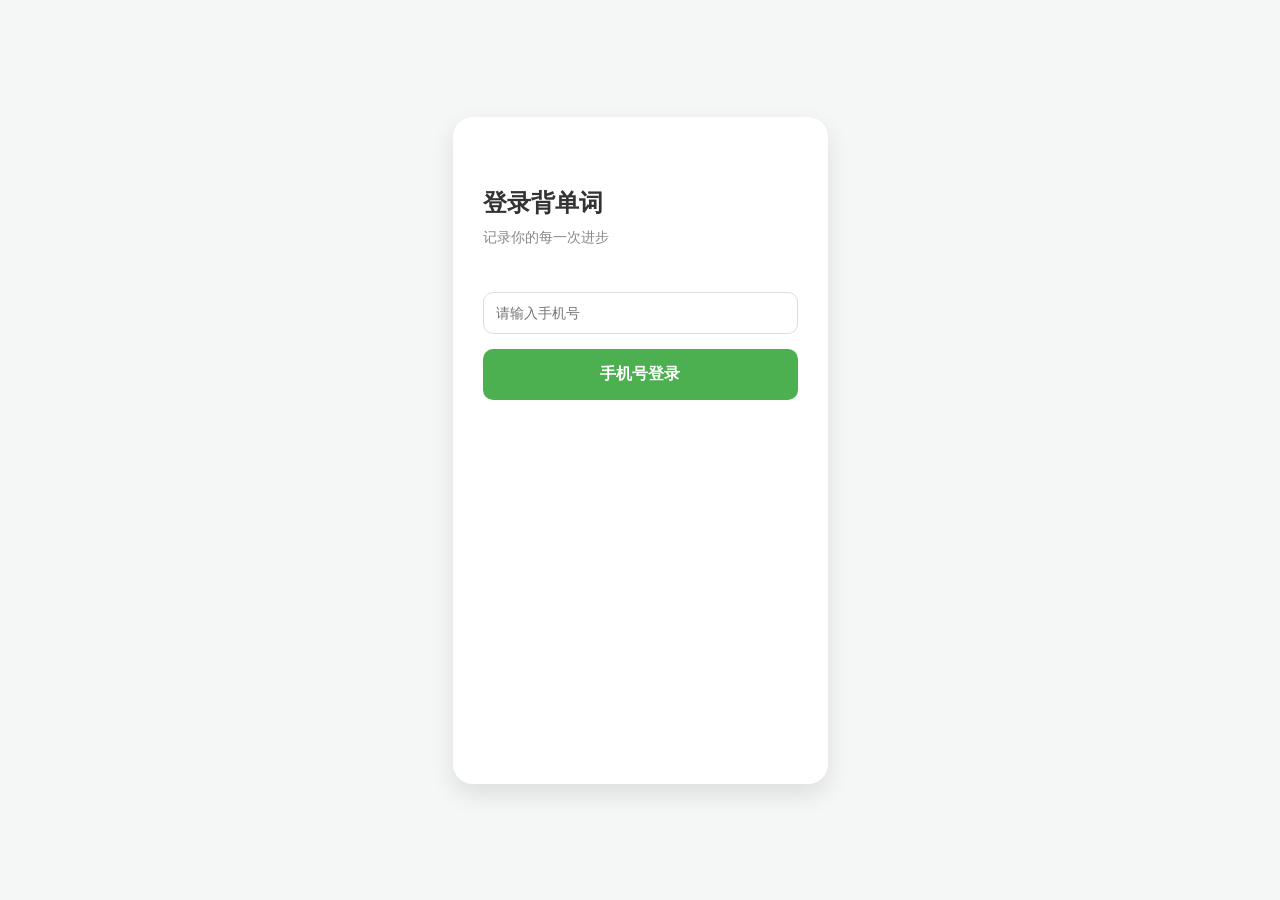
==== index.html @ d96af9f8 "将所有代码移入 rembord 仓库" ====
<!DOCTYPE html>
<html lang="zh-CN">
<head>
    <meta charset="UTF-8">
    <title>背单词 App</title>
    <link rel="stylesheet" href="style.css">
</head>
<body>

<div class="app-container" id="app">
    
    <div id="login-screen" class="screen active">
        <h2>登录背单词</h2><p class="subtitle">记录你的每一次进步</p>
        <div class="input-group"><input type="tel" id="phone" placeholder="请输入手机号"></div>
        <button class="btn" id="login-btn">手机号登录</button>
    </div>

    <div id="setup-screen" class="screen">
        <h2>完善个人信息</h2>
        <div class="avatar-preview" id="avatar-preview"></div>
        <div class="input-group"><input type="text" id="nickname" placeholder="请输入你的昵称"></div>
        <button class="btn" id="setup-btn">进入主页</button>
    </div>

    <div id="main-screen" class="screen main-layout">
        <div class="sidebar">
            <div class="sidebar-avatar" id="sidebar-avatar"></div>
            <div class="divider"></div>
            <div class="book-list" id="book-list"></div>
        </div>

        <div class="main-content">
            
            <div id="tab-learn" class="tab-content active">
                
                <div class="empty-state" id="import-state">
                    <span style="font-size:40px; margin-bottom: 10px;">📚</span>
                    <div class="input-group">
                        <select id="book-select">
                            <option value="" disabled selected>-- 请选择本地词库 --</option>
                            <option value="cet4">四级核心词汇</option>
                            <option value="cet6">六级高频词汇</option>
                            <option value="ielts">雅思红宝书</option>
                        </select>
                    </div>
                    <div class="input-group" style="display:flex; gap:10px; text-align: left;">
                        <div style="flex:1;">
                            <label style="font-size:12px; color:#aaa;">开始日期</label>
                            <input type="date" id="start-date">
                        </div>
                        <div style="flex:1;">
                            <label style="font-size:12px; color:#aaa;">目标完成日</label>
                            <input type="date" id="end-date">
                        </div>
                    </div>
                    <button class="btn" id="import-btn">打乱顺序并生成任务</button>
                </div>
                
                <div id="learning-state" style="display:none; flex-direction:column; height:100%;">
                    <div class="word-list-header">
                        <span id="current-book-title">四级词汇</span>
                        <span id="daily-task-count" style="font-size: 13px; color: #4CAF50; font-weight: normal;">今日任务: 0词</span>
                    </div>
                    
                    <div class="word-list-container" id="word-list-container"></div>
                    
                    <div class="learning-actions">
                        <button class="action-outline-btn" id="view-unfamiliar-btn">📖 查看生词本</button>
                        <button class="action-primary-btn" id="setup-dictation-btn">✍️ 默写已背单词</button>
                    </div>
                </div>
            </div>

            <div id="tab-dictate" class="tab-content"><div class="empty-state">🎧 听写模式</div></div>
            <div id="tab-garden" class="tab-content"><div class="empty-state">🌻 能量花园</div></div>

            <div class="bottom-nav">
                <div class="nav-item active" data-tab="learn">📖 学习</div>
                <div class="nav-item" data-tab="dictate">🎧 听写</div>
                <div class="nav-item" data-tab="garden">🌻 花园</div>
            </div>
        </div>
    </div>

    <div class="modal-overlay" id="unfamiliar-modal">
        <div class="modal-card" style="height: 80%; display: flex; flex-direction: column;">
            <div class="close-modal" onclick="closeModal('unfamiliar-modal')">×</div>
            <h3 style="margin-bottom: 20px;">📖 我的生词本</h3>
            <div id="unfamiliar-content" style="flex:1; overflow-y: auto;">
                </div>
        </div>
    </div>

    <div class="modal-overlay" id="dictation-setup-modal">
        <div class="modal-card">
            <div class="close-modal" onclick="closeModal('dictation-setup-modal')">×</div>
            <h3 style="margin-bottom: 20px; text-align: center;">选择默写模式</h3>
            <p style="font-size:12px; color:#888; text-align:center; margin-bottom: 20px;">范围：今日已处理词汇 + 随机10个历史词汇</p>
            
            <button class="btn" style="margin-bottom: 15px; background: #2196F3;" onclick="startDictation('hide-cn')">
                掩盖中文 (看英文写中文)
            </button>
            <button class="btn" style="background: #FF9800;" onclick="startDictation('hide-en')">
                掩盖英文 (看中文写英文)
            </button>
        </div>
    </div>

    <div id="dictation-screen" class="screen" style="z-index: 100; background: #fff; position: absolute; top:0; left:0; width: 100%; display: none;">
        <div style="display: flex; justify-content: space-between; align-items: center; margin-bottom: 30px;">
            <span style="color:#999; cursor: pointer; font-size: 20px;" onclick="exitDictation()">🔙 退出</span>
            <span id="dictation-progress" style="font-weight: bold; color: #4CAF50;">1 / 10</span>
        </div>
        
        <div class="dictation-card">
            <div id="dictation-prompt" style="font-size: 24px; font-weight: bold; color: #333; margin-bottom: 30px; text-align: center;">
                Prompt
            </div>
            <div class="input-group">
                <input type="text" id="dictation-input" placeholder="请输入答案..." autocomplete="off">
            </div>
            
            <div id="dictation-answer-area" style="display: none; margin-top: 20px; padding: 15px; background: #f0fdf4; border-radius: 10px; color: #2e7d32;">
                <p style="font-size:12px; color:#666; margin-bottom:5px;">正确答案：</p>
                <div id="dictation-correct-answer" style="font-size: 18px; font-weight: bold;">Answer</div>
            </div>
        </div>
        
        <div style="margin-top: auto; padding-bottom: 20px;">
            <button class="btn" id="dictation-submit-btn" onclick="checkDictation()">提交查看答案</button>
            <button class="btn" id="dictation-next-btn" style="display:none; background:#2196F3;" onclick="nextDictation()">下一个</button>
        </div>
    </div>

</div>

<script type="module" src="main.js"></script>
</body>
</html>
---- style.css ----
* { box-sizing: border-box; margin: 0; padding: 0; font-family: 'Segoe UI', sans-serif; }
body { background-color: #f4f7f6; display: flex; justify-content: center; align-items: center; height: 100vh; margin: 0; }
.app-container { width: 375px; height: 667px; background: white; border-radius: 20px; box-shadow: 0 10px 25px rgba(0,0,0,0.1); overflow: hidden; position: relative; }

.screen { display: none; height: 100%; flex-direction: column; padding: 30px; position: relative; }
.screen.active { display: flex; }
.main-layout { padding: 0; flex-direction: row !important; }
h2 { font-size: 24px; color: #333; margin-top: 40px; margin-bottom: 10px; }
.subtitle { color: #888; font-size: 14px; margin-bottom: 40px; }

.input-group { margin-bottom: 15px; width: 100%; }
input[type="text"], input[type="tel"], input[type="date"], select { width: 100%; padding: 12px; border: 1px solid #ddd; border-radius: 10px; font-size: 14px; outline: none; background: white; margin-top: 5px; }
.btn { width: 100%; padding: 15px; background: #4CAF50; color: white; border: none; border-radius: 10px; font-size: 16px; font-weight: bold; cursor: pointer; transition: 0.3s; }
.btn:disabled { background: #a5d6a7; cursor: not-allowed; }

.avatar-preview { width: 80px; height: 80px; border-radius: 50%; background-color: #eee; margin: 0 auto 30px; background-size: cover; border: 2px solid #ddd; cursor: pointer; }
.sidebar { width: 75px; background: #f8f9fa; border-right: 1px solid #eee; display: flex; flex-direction: column; align-items: center; padding: 20px 0; z-index: 10; }
.sidebar-avatar { width: 45px; height: 45px; border-radius: 50%; background-color: #ddd; background-size: cover; margin-bottom: 20px; }
.divider { width: 40px; height: 1px; background: #e0e0e0; margin-bottom: 20px; }
.book-item { width: 50px; height: 50px; background: white; border-radius: 12px; display: flex; justify-content: center; align-items: center; font-size: 12px; font-weight: bold; color: #555; border: 2px solid transparent; margin-bottom: 15px; }
.book-item.active { border-color: #4CAF50; color: #4CAF50; }

.main-content { flex: 1; background: white; display: flex; flex-direction: column; position: relative; }
.tab-content { display: none; flex-direction: column; height: 100%; padding: 20px; padding-bottom: 80px; position: relative; }
.tab-content.active { display: flex; }
.empty-state { flex: 1; display: flex; flex-direction: column; justify-content: center; align-items: center; color: #999; text-align: center; }

.bottom-nav { position: absolute; bottom: 0; left: 0; width: 100%; height: 65px; background: white; border-top: 1px solid #f0f0f0; display: flex; z-index: 20; }
.nav-item { flex: 1; display: flex; justify-content: center; align-items: center; font-size: 14px; color: #999; cursor: pointer; }
.nav-item.active { color: #4CAF50; font-weight: bold; }

/* 单词列表 */
.word-list-header { font-size: 18px; font-weight: bold; color: #333; margin-bottom: 15px; display: flex; justify-content: space-between; align-items: center; }
.word-list-container { flex: 1; overflow-y: auto; display: flex; flex-direction: column; gap: 15px; padding-right: 5px; margin-bottom: 15px; }

.word-card { background: #f9fafb; border: 1px solid #eee; border-radius: 12px; padding: 15px; display: flex; flex-direction: column; gap: 10px; transition: 0.3s; }
.word-card.handled { opacity: 0.5; background: #f0f0f0; border-color: #ddd; }
.word-info { display: flex; justify-content: space-between; align-items: center; }
.word-en { font-size: 18px; font-weight: bold; color: #222; }
.word-phonetic { font-size: 13px; color: #888; font-weight: normal; margin-left: 5px; font-family: serif; }
.word-cn { font-size: 14px; color: #555; text-align: right; max-width: 55%; line-height: 1.4; }

.word-actions { display: flex; gap: 8px; border-top: 1px dashed #eee; padding-top: 10px; }
.word-action-btn { flex: 1; padding: 8px 0; border: none; border-radius: 6px; font-size: 12px; font-weight: bold; cursor: pointer; color: white; transition: 0.2s; }
.btn-known { background: #4CAF50; }     
.btn-familiar { background: #FF9800; }  
.btn-unfamiliar { background: #F44336; }

/* ====== 新增：底部操作区 ====== */
.learning-actions { display: flex; flex-direction: column; gap: 10px; padding-top: 10px; border-top: 1px solid #eee; }
.action-outline-btn { width: 100%; padding: 12px; background: white; color: #333; border: 1px solid #ddd; border-radius: 10px; font-size: 14px; font-weight: bold; cursor: pointer; }
.action-primary-btn { width: 100%; padding: 12px; background: #4CAF50; color: white; border: none; border-radius: 10px; font-size: 14px; font-weight: bold; cursor: pointer; }

/* ====== 弹窗与生词本样式 ====== */
.modal-overlay { display: none; position: absolute; top: 0; left: 0; width: 100%; height: 100%; background: rgba(0,0,0,0.5); z-index: 50; justify-content: center; align-items: center; }
.modal-overlay.active { display: flex; }
.modal-card { width: 85%; max-height: 80%; background: white; border-radius: 20px; padding: 25px; position: relative; }
.close-modal { position: absolute; top: 15px; right: 20px; font-size: 24px; color: #999; cursor: pointer; }

.date-group { margin-bottom: 20px; }
.date-header { font-size: 14px; font-weight: bold; color: #2196F3; margin-bottom: 10px; border-bottom: 1px solid #eee; padding-bottom: 5px; }
.unfamiliar-item { display: flex; justify-content: space-between; font-size: 14px; padding: 8px 0; border-bottom: 1px dashed #f0f0f0; }

/* ====== 默写测试界面 ====== */
.dictation-card { background: white; border-radius: 20px; padding: 30px 20px; box-shadow: 0 10px 30px rgba(0,0,0,0.05); border: 1px solid #eee; }
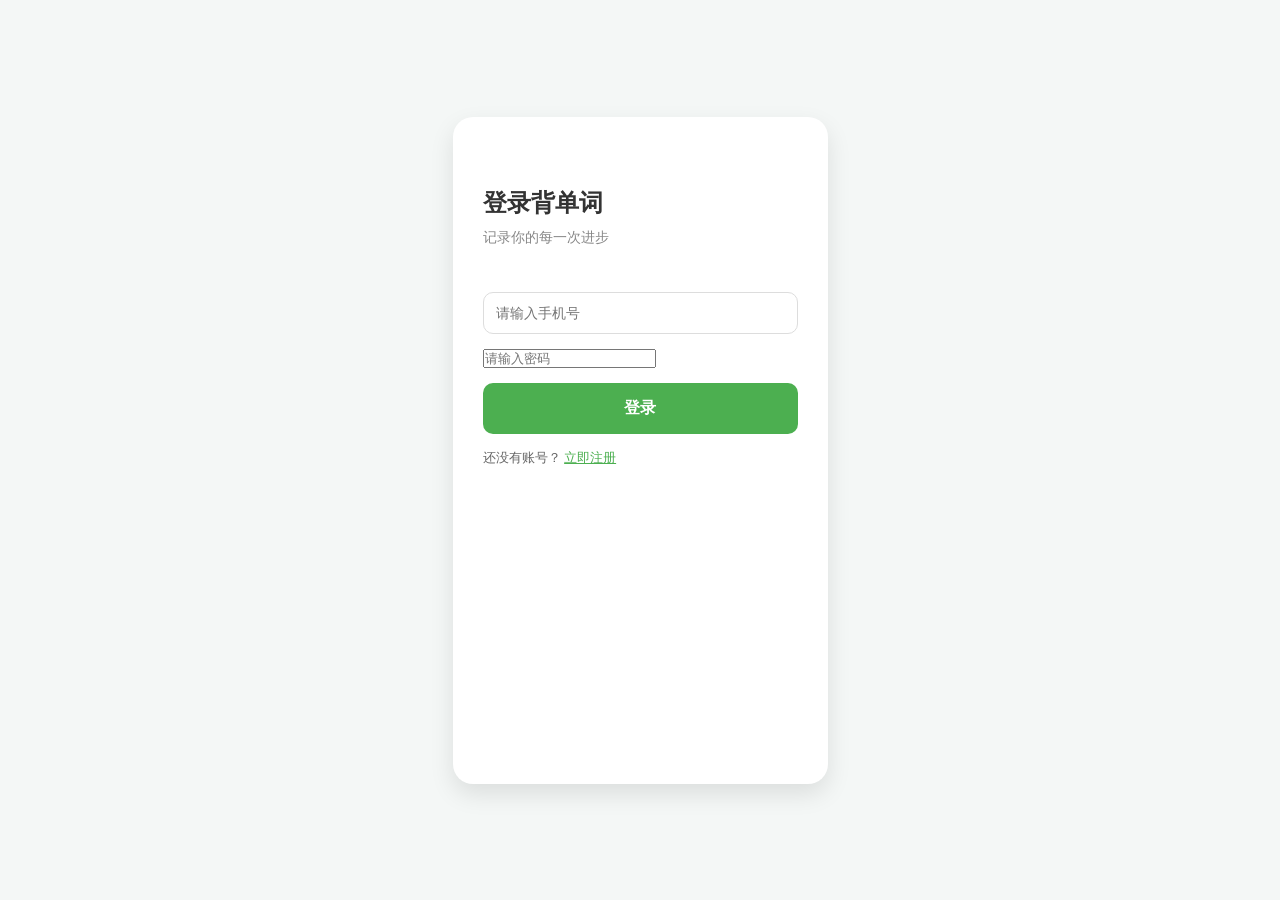
==== commit 95f43aac: "新增用户账户系统：Flask + MySQL 后端、注册登录、头像上传、账户信息 - 添加 server.py（Flask 后端，含注册/登录/用户信息/头像上传 API）  - 接入 MySQL 持" ====
--- a/index.html
+++ b/index.html
@@ -10,23 +10,45 @@
 <div class="app-container" id="app">
     
     <div id="login-screen" class="screen active">
-        <h2>登录背单词</h2><p class="subtitle">记录你的每一次进步</p>
+        <h2 id="auth-title">登录背单词</h2><p class="subtitle">记录你的每一次进步</p>
         <div class="input-group"><input type="tel" id="phone" placeholder="请输入手机号"></div>
-        <button class="btn" id="login-btn">手机号登录</button>
+        <div class="input-group"><input type="password" id="password" placeholder="请输入密码"></div>
+        <div class="input-group" id="confirm-password-group" style="display:none;"><input type="password" id="confirm-password" placeholder="请确认密码"></div>
+        <button class="btn" id="auth-btn">登录</button>
+        <p style="margin-top:15px; font-size:13px; color:#666;">
+            <span id="auth-toggle-text">还没有账号？</span>
+            <a href="#" id="auth-toggle-link" style="color:#4CAF50;">立即注册</a>
+        </p>
     </div>
 
     <div id="setup-screen" class="screen">
         <h2>完善个人信息</h2>
-        <div class="avatar-preview" id="avatar-preview"></div>
+        <div class="avatar-preview" id="avatar-preview" title="点击上传头像"></div>
+        <input type="file" id="avatar-input" accept="image/*" style="display:none;">
         <div class="input-group"><input type="text" id="nickname" placeholder="请输入你的昵称"></div>
         <button class="btn" id="setup-btn">进入主页</button>
     </div>
 
     <div id="main-screen" class="screen main-layout">
-        <div class="sidebar">
+        <div class="sidebar-overlay" id="sidebar-overlay" onclick="toggleSidebar()"></div>
+
+        <div class="sidebar" id="sidebar">
             <div class="sidebar-avatar" id="sidebar-avatar"></div>
+            <div class="sidebar-nickname" id="sidebar-nickname"></div>
             <div class="divider"></div>
             <div class="book-list" id="book-list"></div>
+            <div class="divider"></div>
+            <div class="sidebar-menu">
+                <div class="sidebar-menu-item" id="sidebar-unfamiliar-btn">📖 查看生词本</div>
+                <div class="sidebar-menu-item" id="sidebar-profile-btn">👤 账户信息</div>
+                <div class="sidebar-menu-item" id="sidebar-logout-btn" style="color:#f44336;">🚪 退出登录</div>
+            </div>
+        </div>
+
+        <div class="main-header">
+            <span class="header-btn" id="menu-btn">☰</span>
+            <span class="header-title">背单词</span>
+            <span class="header-btn" id="calendar-btn">📅</span>
         </div>
 
         <div class="main-content">
@@ -41,6 +63,7 @@
                             <option value="cet4">四级核心词汇</option>
                             <option value="cet6">六级高频词汇</option>
                             <option value="ielts">雅思红宝书</option>
+                            <option value="kaoyan">考研必背词汇</option>
                         </select>
                     </div>
                     <div class="input-group" style="display:flex; gap:10px; text-align: left;">
@@ -56,7 +79,7 @@
                     <button class="btn" id="import-btn">打乱顺序并生成任务</button>
                 </div>
                 
-                <div id="learning-state" style="display:none; flex-direction:column; height:100%;">
+                <div id="learning-state" style="display:none; position:absolute; top:20px; left:20px; right:20px; bottom:80px; flex-direction:column;">
                     <div class="word-list-header">
                         <span id="current-book-title">四级词汇</span>
                         <span id="daily-task-count" style="font-size: 13px; color: #4CAF50; font-weight: normal;">今日任务: 0词</span>
@@ -65,14 +88,74 @@
                     <div class="word-list-container" id="word-list-container"></div>
                     
                     <div class="learning-actions">
-                        <button class="action-outline-btn" id="view-unfamiliar-btn">📖 查看生词本</button>
+                        <button class="action-outline-btn" id="focus-mode-btn">🧘 专注模式</button>
                         <button class="action-primary-btn" id="setup-dictation-btn">✍️ 默写已背单词</button>
                     </div>
                 </div>
             </div>
 
-            <div id="tab-dictate" class="tab-content"><div class="empty-state">🎧 听写模式</div></div>
-            <div id="tab-garden" class="tab-content"><div class="empty-state">🌻 能量花园</div></div>
+            <div id="tab-dictate" class="tab-content">
+                <div class="empty-state" id="dictate-setup-state">
+                    <span style="font-size:40px; margin-bottom: 10px;">🎧</span>
+                    <h3 style="margin-bottom: 10px;">听写模式</h3>
+                    <p style="font-size: 13px; color: #888; margin-bottom: 20px; max-width: 80%;">系统将朗读英文单词，请在输入框中写下你听到的内容</p>
+                    <div class="input-group" style="max-width: 80%;">
+                        <select id="dictate-book-select">
+                            <option value="today">📅 今日已学单词</option>
+                            <option value="cet4">四级核心词汇</option>
+                            <option value="cet6">六级高频词汇</option>
+                            <option value="ielts">雅思红宝书</option>
+                            <option value="kaoyan">考研必背词汇</option>
+                        </select>
+                    </div>
+                    <button class="btn" id="start-dictate-btn" style="max-width: 80%;">开始听写</button>
+                </div>
+                <div id="dictate-game" style="display:none; position:absolute; top:20px; left:20px; right:20px; bottom:80px; flex-direction:column;">
+                    <div class="word-list-header">
+                        <span>听写测试</span>
+                        <span id="dictate-progress-text" style="font-size: 13px; color: #4CAF50; font-weight: normal;">1 / 10</span>
+                    </div>
+                    <div style="flex:1; display:flex; flex-direction:column; justify-content:center; align-items:center; gap:20px;">
+                        <button id="dictate-play-btn" style="width:80px; height:80px; border-radius:50%; border:none; background:#4CAF50; color:white; font-size:32px; cursor:pointer; box-shadow:0 4px 12px rgba(76,175,80,0.3);">🔊</button>
+                        <p style="font-size:12px; color:#888;">点击播放单词发音</p>
+                        <div class="input-group" style="width:100%;">
+                            <input type="text" id="dictate-input" placeholder="请输入听到的单词" autocomplete="off">
+                        </div>
+                        <div id="dictate-feedback" style="display:none; width:100%; padding:15px; border-radius:12px; text-align:center;">
+                            <div id="dictate-result-icon" style="font-size:28px; margin-bottom:5px;"></div>
+                            <div id="dictate-result-text" style="font-size:16px; font-weight:bold;"></div>
+                            <div id="dictate-correct-word" style="font-size:14px; color:#666; margin-top:5px;"></div>
+                        </div>
+                    </div>
+                    <div class="learning-actions">
+                        <button class="action-primary-btn" id="dictate-submit-btn">提交答案</button>
+                        <button class="action-primary-btn" id="dictate-next-btn" style="display:none; background:#2196F3;">下一个</button>
+                    </div>
+                </div>
+                <div id="dictate-finish" class="empty-state" style="display:none;">
+                    <span style="font-size:40px; margin-bottom: 10px;">🎉</span>
+                    <h3 style="margin-bottom: 10px;">听写完成</h3>
+                    <p style="font-size: 14px; color: #666; margin-bottom: 5px;">正确: <span id="dictate-correct-count" style="color:#4CAF50; font-weight:bold;">0</span></p>
+                    <p style="font-size: 14px; color: #666; margin-bottom: 20px;">错误: <span id="dictate-wrong-count" style="color:#f44336; font-weight:bold;">0</span></p>
+                    <button class="btn" id="dictate-restart-btn" style="max-width: 80%;">再听写一次</button>
+                    <button class="action-outline-btn" id="dictate-back-btn" style="max-width: 80%; margin-top:10px;">返回选择</button>
+                </div>
+            </div>
+
+            <div id="tab-garden" class="tab-content">
+                <div class="garden-header">
+                    <div>
+                        <h3 style="font-size:18px;">🌻 能量花园</h3>
+                        <p style="font-size:12px; color:#888;">背单词，种花园</p>
+                    </div>
+                    <div class="water-badge">💧 <span id="water-count">0</span></div>
+                </div>
+                <div class="garden-grid" id="garden-grid"></div>
+                <div class="garden-actions">
+                    <button class="action-primary-btn" id="plant-btn">🌱 播种 (5💧)</button>
+                    <button class="action-outline-btn" id="water-btn">💧 浇水 (3💧)</button>
+                </div>
+            </div>
 
             <div class="bottom-nav">
                 <div class="nav-item active" data-tab="learn">📖 学习</div>
@@ -132,6 +215,80 @@
         </div>
     </div>
 
+    <!-- 日历 Modal -->
+    <div class="modal-overlay" id="calendar-modal">
+        <div class="modal-card calendar-card">
+            <div class="close-modal" onclick="closeModal('calendar-modal')">×</div>
+            <h3 style="margin-bottom: 15px; text-align: center;">📅 学习日历</h3>
+            <div class="calendar-header">
+                <span class="cal-nav" id="cal-prev">◀</span>
+                <span id="cal-month-year"></span>
+                <span class="cal-nav" id="cal-next">▶</span>
+            </div>
+            <div class="calendar-grid" id="calendar-grid"></div>
+        </div>
+    </div>
+
+    <!-- 日期单词详情 Modal -->
+    <div class="modal-overlay" id="day-words-modal">
+        <div class="modal-card" style="height: 80%; display: flex; flex-direction: column;">
+            <div class="close-modal" onclick="closeModal('day-words-modal')">×</div>
+            <h3 id="day-words-title" style="margin-bottom: 15px;"></h3>
+            <div id="day-words-content" style="flex:1; overflow-y: auto;"></div>
+        </div>
+    </div>
+
+    <!-- 专注模式覆盖层 -->
+    <div class="focus-overlay" id="focus-overlay">
+        <div class="focus-header">
+            <span class="focus-exit" id="focus-exit-btn">✕ 退出专注</span>
+            <span class="focus-progress" id="focus-progress">1 / 20</span>
+        </div>
+        <div class="focus-scene" id="focus-scene">
+            <div class="focus-card" id="focus-card">
+                <div class="focus-card-front">
+                    <h1 id="focus-word">Loading...</h1>
+                    <p id="focus-phonetic"></p>
+                    <div class="focus-hint">点击卡片查看释义</div>
+                </div>
+                <div class="focus-card-back">
+                    <h2 id="focus-word-back"></h2>
+                    <p id="focus-translation"></p>
+                </div>
+            </div>
+        </div>
+        <div class="focus-actions" id="focus-actions">
+            <button class="focus-btn focus-unknown" id="focus-btn-unknown">不认识</button>
+            <button class="focus-btn focus-known" id="focus-btn-known">认识</button>
+        </div>
+    </div>
+
+    <!-- 账户信息 Modal -->
+    <div class="modal-overlay" id="profile-modal">
+        <div class="modal-card">
+            <div class="close-modal" onclick="closeModal('profile-modal')">×</div>
+            <h3 style="margin-bottom: 20px; text-align: center;">👤 账户信息</h3>
+            <div style="text-align: center; margin-bottom: 20px;">
+                <div class="avatar-preview" id="profile-avatar" style="margin: 0 auto 10px; width: 80px; height: 80px; cursor: pointer;" title="点击更换头像"></div>
+                <input type="file" id="profile-avatar-input" accept="image/*" style="display:none;">
+            </div>
+            <div class="input-group" style="margin-bottom: 10px;">
+                <label style="font-size: 12px; color: #888;">手机号</label>
+                <input type="text" id="profile-phone" readonly style="background: #f5f5f5;">
+            </div>
+            <div class="input-group" style="margin-bottom: 10px;">
+                <label style="font-size: 12px; color: #888;">昵称</label>
+                <input type="text" id="profile-nickname">
+            </div>
+            <div class="input-group" style="margin-bottom: 20px;">
+                <label style="font-size: 12px; color: #888;">注册时间</label>
+                <input type="text" id="profile-created" readonly style="background: #f5f5f5;">
+            </div>
+            <button class="btn" id="profile-save-btn" style="margin-bottom: 10px;">保存修改</button>
+            <button class="action-outline-btn" id="profile-logout-btn">退出登录</button>
+        </div>
+    </div>
+
 </div>
 
 <script type="module" src="main.js"></script>
--- a/style.css
+++ b/style.css
@@ -4,7 +4,7 @@
 
 .screen { display: none; height: 100%; flex-direction: column; padding: 30px; position: relative; }
 .screen.active { display: flex; }
-.main-layout { padding: 0; flex-direction: row !important; }
+.main-layout { padding: 0; position: relative; flex-direction: column !important; }
 h2 { font-size: 24px; color: #333; margin-top: 40px; margin-bottom: 10px; }
 .subtitle { color: #888; font-size: 14px; margin-bottom: 40px; }
 
@@ -14,13 +14,53 @@
 .btn:disabled { background: #a5d6a7; cursor: not-allowed; }
 
 .avatar-preview { width: 80px; height: 80px; border-radius: 50%; background-color: #eee; margin: 0 auto 30px; background-size: cover; border: 2px solid #ddd; cursor: pointer; }
-.sidebar { width: 75px; background: #f8f9fa; border-right: 1px solid #eee; display: flex; flex-direction: column; align-items: center; padding: 20px 0; z-index: 10; }
+.sidebar {
+    position: absolute;
+    left: 0;
+    top: 0;
+    bottom: 0;
+    width: 220px;
+    background: #fff;
+    border-right: 1px solid #eee;
+    display: flex;
+    flex-direction: column;
+    align-items: center;
+    padding: 20px 0;
+    z-index: 40;
+    transform: translateX(-100%);
+    transition: transform 0.3s ease;
+    box-shadow: 2px 0 10px rgba(0,0,0,0.1);
+}
+.sidebar.open { transform: translateX(0); }
+.sidebar-overlay {
+    position: absolute;
+    top: 0; left: 0; width: 100%; height: 100%;
+    background: rgba(0,0,0,0.4);
+    z-index: 35;
+    display: none;
+    opacity: 0;
+    transition: opacity 0.3s;
+}
+.sidebar-overlay.active { display: block; opacity: 1; }
+.sidebar-nickname { font-size: 14px; font-weight: bold; color: #333; margin-top: 5px; margin-bottom: 5px; }
+.sidebar-menu { width: 100%; padding: 0 15px; }
+.sidebar-menu-item {
+    padding: 12px;
+    margin-bottom: 8px;
+    border-radius: 10px;
+    font-size: 14px;
+    color: #555;
+    cursor: pointer;
+    transition: 0.2s;
+    background: #f8f9fa;
+}
+.sidebar-menu-item:hover { background: #e8f5e9; color: #4CAF50; }
 .sidebar-avatar { width: 45px; height: 45px; border-radius: 50%; background-color: #ddd; background-size: cover; margin-bottom: 20px; }
 .divider { width: 40px; height: 1px; background: #e0e0e0; margin-bottom: 20px; }
 .book-item { width: 50px; height: 50px; background: white; border-radius: 12px; display: flex; justify-content: center; align-items: center; font-size: 12px; font-weight: bold; color: #555; border: 2px solid transparent; margin-bottom: 15px; }
 .book-item.active { border-color: #4CAF50; color: #4CAF50; }
 
-.main-content { flex: 1; background: white; display: flex; flex-direction: column; position: relative; }
+.main-content { flex: 1; background: white; display: flex; flex-direction: column; position: relative; width: 100%; padding-top: 50px; }
 .tab-content { display: none; flex-direction: column; height: 100%; padding: 20px; padding-bottom: 80px; position: relative; }
 .tab-content.active { display: flex; }
 .empty-state { flex: 1; display: flex; flex-direction: column; justify-content: center; align-items: center; color: #999; text-align: center; }
@@ -36,7 +76,7 @@
 .word-card { background: #f9fafb; border: 1px solid #eee; border-radius: 12px; padding: 15px; display: flex; flex-direction: column; gap: 10px; transition: 0.3s; }
 .word-card.handled { opacity: 0.5; background: #f0f0f0; border-color: #ddd; }
 .word-info { display: flex; justify-content: space-between; align-items: center; }
-.word-en { font-size: 18px; font-weight: bold; color: #222; }
+.word-en { font-size: 18px; font-weight: bold; color: #222; cursor: pointer; user-select: none; }
 .word-phonetic { font-size: 13px; color: #888; font-weight: normal; margin-left: 5px; font-family: serif; }
 .word-cn { font-size: 14px; color: #555; text-align: right; max-width: 55%; line-height: 1.4; }
 
@@ -62,4 +102,173 @@
 .unfamiliar-item { display: flex; justify-content: space-between; font-size: 14px; padding: 8px 0; border-bottom: 1px dashed #f0f0f0; }
 
 /* ====== 默写测试界面 ====== */
-.dictation-card { background: white; border-radius: 20px; padding: 30px 20px; box-shadow: 0 10px 30px rgba(0,0,0,0.05); border: 1px solid #eee; }+.dictation-card { background: white; border-radius: 20px; padding: 30px 20px; box-shadow: 0 10px 30px rgba(0,0,0,0.05); border: 1px solid #eee; }
+
+/* ====== 听写模式 ====== */
+#dictate-play-btn { transition: transform 0.1s; }
+#dictate-play-btn:active { transform: scale(0.95); }
+#dictate-feedback.correct { background: #e8f5e9; color: #2e7d32; }
+#dictate-feedback.wrong { background: #ffebee; color: #c62828; }
+
+/* ====== 能量花园 ====== */
+.garden-header { display: flex; justify-content: space-between; align-items: center; margin-bottom: 15px; }
+.water-badge { background: #e3f2fd; color: #1976d2; padding: 8px 14px; border-radius: 20px; font-size: 14px; font-weight: bold; }
+.garden-grid { flex: 1; display: grid; grid-template-columns: repeat(2, 1fr); gap: 12px; overflow-y: auto; padding-right: 5px; }
+.pot {
+    background: #f5f5f5; border: 2px solid #e0e0e0; border-radius: 16px;
+    display: flex; flex-direction: column; align-items: center; justify-content: center;
+    min-height: 140px; padding: 10px; transition: 0.3s; position: relative;
+}
+.pot.active { border-color: #81c784; background: #f1f8e9; }
+.pot.selected { border-color: #4CAF50; box-shadow: 0 0 0 3px rgba(76,175,80,0.2); }
+.pot-plant { font-size: 48px; line-height: 1; margin-bottom: 5px; transition: 0.3s; }
+.pot-name { font-size: 12px; color: #666; text-align: center; }
+.pot-stage { font-size: 11px; color: #888; margin-top: 2px; }
+.garden-actions { display: flex; gap: 10px; padding-top: 12px; border-top: 1px solid #eee; }
+.garden-actions button { flex: 1; }
+
+/* ====== 顶部 Header ====== */
+.main-header {
+    position: absolute;
+    top: 0;
+    left: 0;
+    width: 100%;
+    height: 50px;
+    display: flex;
+    justify-content: space-between;
+    align-items: center;
+    padding: 0 15px;
+    border-bottom: 1px solid #f0f0f0;
+    background: #fff;
+    z-index: 25;
+}
+.header-btn { font-size: 20px; cursor: pointer; padding: 5px; user-select: none; }
+.header-title { font-size: 16px; font-weight: bold; color: #333; }
+
+/* ====== 日历 ====== */
+.calendar-card { width: 90%; padding: 20px; }
+.calendar-header {
+    display: flex;
+    justify-content: space-between;
+    align-items: center;
+    margin-bottom: 15px;
+    font-size: 16px;
+    font-weight: bold;
+    color: #333;
+}
+.cal-nav { cursor: pointer; padding: 5px 10px; color: #4CAF50; font-size: 14px; user-select: none; }
+.calendar-grid {
+    display: grid;
+    grid-template-columns: repeat(7, 1fr);
+    gap: 5px;
+    text-align: center;
+}
+.calendar-weekday { font-size: 12px; color: #888; padding: 5px; }
+.calendar-day {
+    aspect-ratio: 1;
+    display: flex;
+    flex-direction: column;
+    justify-content: center;
+    align-items: center;
+    font-size: 14px;
+    color: #333;
+    border-radius: 8px;
+    cursor: pointer;
+    position: relative;
+    transition: 0.2s;
+}
+.calendar-day:hover { background: #f0f0f0; }
+.calendar-day.has-study { background: #e8f5e9; color: #2e7d32; font-weight: bold; }
+.calendar-day.empty { cursor: default; }
+.study-dot {
+    width: 5px;
+    height: 5px;
+    background: #4CAF50;
+    border-radius: 50%;
+    position: absolute;
+    bottom: 3px;
+}
+
+/* ====== 专注模式 ====== */
+.focus-overlay {
+    display: none;
+    position: absolute;
+    top: 0; left: 0; width: 100%; height: 100%;
+    background: linear-gradient(135deg, #f5f7fa 0%, #e4e8ec 100%);
+    z-index: 200;
+    flex-direction: column;
+    padding: 20px;
+}
+.focus-overlay.active { display: flex; }
+.focus-header {
+    display: flex;
+    justify-content: space-between;
+    align-items: center;
+    margin-bottom: 30px;
+    font-size: 14px;
+    color: #666;
+}
+.focus-exit { cursor: pointer; font-size: 14px; color: #999; }
+.focus-progress { font-weight: bold; color: #4CAF50; }
+.focus-scene {
+    flex: 1;
+    perspective: 1000px;
+    display: flex;
+    justify-content: center;
+    align-items: center;
+    margin-bottom: 20px;
+}
+.focus-card {
+    width: 100%;
+    height: 320px;
+    position: relative;
+    transition: transform 0.6s cubic-bezier(0.4, 0.2, 0.2, 1);
+    transform-style: preserve-3d;
+    cursor: pointer;
+}
+.focus-card.is-flipped { transform: rotateY(180deg); }
+.focus-card-front, .focus-card-back {
+    position: absolute;
+    width: 100%;
+    height: 100%;
+    backface-visibility: hidden;
+    background: white;
+    border-radius: 20px;
+    box-shadow: 0 10px 30px rgba(0,0,0,0.08);
+    display: flex;
+    flex-direction: column;
+    justify-content: center;
+    align-items: center;
+    text-align: center;
+    padding: 30px;
+}
+.focus-card-front h1 { font-size: 40px; color: #333; margin-bottom: 10px; }
+.focus-card-front p { font-size: 18px; color: #888; font-family: serif; }
+.focus-hint { position: absolute; bottom: 30px; font-size: 12px; color: #ccc; }
+.focus-card-back {
+    transform: rotateY(180deg);
+    border: 2px solid #4CAF50;
+}
+.focus-card-back h2 { font-size: 28px; margin-bottom: 20px; color: #333; }
+.focus-card-back p { font-size: 18px; color: #555; line-height: 1.6; }
+.focus-actions {
+    display: flex;
+    gap: 15px;
+    height: 55px;
+    opacity: 0;
+    pointer-events: none;
+    transition: opacity 0.3s;
+    margin-bottom: 20px;
+}
+.focus-actions.show { opacity: 1; pointer-events: auto; }
+.focus-btn {
+    flex: 1;
+    border: none;
+    border-radius: 30px;
+    font-size: 16px;
+    font-weight: bold;
+    cursor: pointer;
+    color: white;
+}
+.focus-unknown { background: #f44336; }
+.focus-known { background: #4CAF50; }
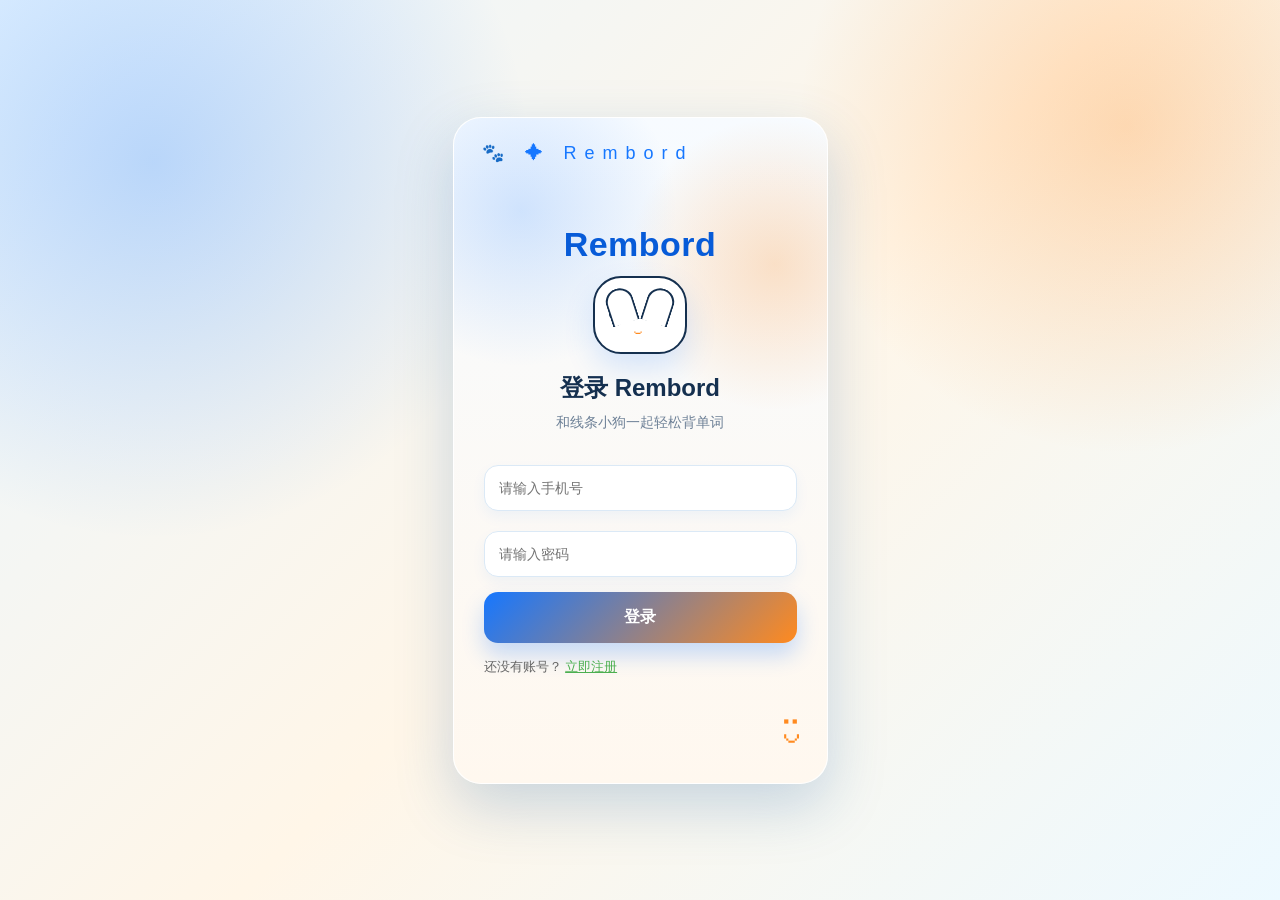
==== commit 6c353597: "feat: enhance Rembord learning app" ====
--- a/index.html
+++ b/index.html
@@ -2,7 +2,7 @@
 <html lang="zh-CN">
 <head>
     <meta charset="UTF-8">
-    <title>背单词 App</title>
+    <title>Rembord</title>
     <link rel="stylesheet" href="style.css">
 </head>
 <body>
@@ -10,7 +10,9 @@
 <div class="app-container" id="app">
     
     <div id="login-screen" class="screen active">
-        <h2 id="auth-title">登录背单词</h2><p class="subtitle">记录你的每一次进步</p>
+        <div class="login-brand">Rembord</div>
+        <div class="login-mascot"><span></span></div>
+        <h2 id="auth-title">登录 Rembord</h2><p class="subtitle">和线条小狗一起轻松背单词</p>
         <div class="input-group"><input type="tel" id="phone" placeholder="请输入手机号"></div>
         <div class="input-group"><input type="password" id="password" placeholder="请输入密码"></div>
         <div class="input-group" id="confirm-password-group" style="display:none;"><input type="password" id="confirm-password" placeholder="请确认密码"></div>
@@ -40,6 +42,8 @@
             <div class="divider"></div>
             <div class="sidebar-menu">
                 <div class="sidebar-menu-item" id="sidebar-unfamiliar-btn">📖 查看生词本</div>
+                <div class="sidebar-menu-item" id="sidebar-stats-btn">📊 查看学习数据</div>
+                <div class="sidebar-menu-item" id="sidebar-flower-room-btn">🏡 我的花房</div>
                 <div class="sidebar-menu-item" id="sidebar-profile-btn">👤 账户信息</div>
                 <div class="sidebar-menu-item" id="sidebar-logout-btn" style="color:#f44336;">🚪 退出登录</div>
             </div>
@@ -47,8 +51,11 @@
 
         <div class="main-header">
             <span class="header-btn" id="menu-btn">☰</span>
-            <span class="header-title">背单词</span>
-            <span class="header-btn" id="calendar-btn">📅</span>
+            <span class="header-title">Rembord</span>
+            <div class="header-actions">
+                <span class="header-btn" id="search-btn">🔍</span>
+                <span class="header-btn" id="calendar-btn">📅</span>
+            </div>
         </div>
 
         <div class="main-content">
@@ -64,8 +71,10 @@
                             <option value="cet6">六级高频词汇</option>
                             <option value="ielts">雅思红宝书</option>
                             <option value="kaoyan">考研必背词汇</option>
+                            <option value="__custom__">＋ 添加自定义词库</option>
                         </select>
                     </div>
+                    <input type="file" id="custom-book-file" accept=".json,.csv,.txt" style="display:none;">
                     <div class="input-group" style="display:flex; gap:10px; text-align: left;">
                         <div style="flex:1;">
                             <label style="font-size:12px; color:#aaa;">开始日期</label>
@@ -87,10 +96,8 @@
                     
                     <div class="word-list-container" id="word-list-container"></div>
                     
-                    <div class="learning-actions">
-                        <button class="action-outline-btn" id="focus-mode-btn">🧘 专注模式</button>
-                        <button class="action-primary-btn" id="setup-dictation-btn">✍️ 默写已背单词</button>
-                    </div>
+                    <button class="focus-float-btn" id="focus-mode-btn" title="专注模式">🧘</button>
+                    <button id="setup-dictation-btn" style="display:none;">默写已背单词</button>
                 </div>
             </div>
 
@@ -152,8 +159,9 @@
                 </div>
                 <div class="garden-grid" id="garden-grid"></div>
                 <div class="garden-actions">
-                    <button class="action-primary-btn" id="plant-btn">🌱 播种 (5💧)</button>
-                    <button class="action-outline-btn" id="water-btn">💧 浇水 (3💧)</button>
+                    <select id="plant-type-select" class="plant-type-select"></select>
+                    <button class="action-primary-btn" id="plant-btn">🌱 播种 (12💧)</button>
+                    <button class="action-outline-btn" id="water-btn">💧 浇水 (8💧)</button>
                 </div>
             </div>
 
@@ -171,6 +179,34 @@
             <h3 style="margin-bottom: 20px;">📖 我的生词本</h3>
             <div id="unfamiliar-content" style="flex:1; overflow-y: auto;">
                 </div>
+        </div>
+    </div>
+
+    <div class="modal-overlay" id="word-family-modal">
+        <div class="modal-card family-modal-card">
+            <div class="close-modal" onclick="closeModal('word-family-modal')">×</div>
+            <h3 id="family-word-title" style="margin-bottom: 16px;">我的家族</h3>
+            <div id="family-content" class="family-content"></div>
+        </div>
+    </div>
+
+    <div class="modal-overlay" id="search-modal">
+        <div class="modal-card search-modal-card">
+            <div class="close-modal" onclick="closeModal('search-modal')">×</div>
+            <h3 style="margin-bottom: 14px;">🔍 单词搜索</h3>
+            <div class="search-box">
+                <input type="text" id="search-input" placeholder="输入中文查英文，或输入英文联网查询">
+                <button id="search-submit-btn">搜索</button>
+            </div>
+            <div id="search-result" class="search-result"></div>
+        </div>
+    </div>
+
+    <div class="modal-overlay" id="flower-room-modal">
+        <div class="modal-card" style="height: 80%; display: flex; flex-direction: column;">
+            <div class="close-modal" onclick="closeModal('flower-room-modal')">×</div>
+            <h3 style="margin-bottom: 16px;">🏡 我的花房</h3>
+            <div id="flower-room-content" class="flower-room-content"></div>
         </div>
     </div>
 
@@ -238,6 +274,19 @@
         </div>
     </div>
 
+    <div class="modal-overlay" id="stats-modal">
+        <div class="modal-card stats-modal-card">
+            <div class="close-modal" onclick="closeModal('stats-modal')">×</div>
+            <h3 style="margin-bottom: 12px;">📊 学习数据</h3>
+            <div class="stats-range">
+                <button data-days="7" class="active">7天</button>
+                <button data-days="14">14天</button>
+                <button data-days="30">30天</button>
+            </div>
+            <div id="stats-content" class="stats-content"></div>
+        </div>
+    </div>
+
     <!-- 专注模式覆盖层 -->
     <div class="focus-overlay" id="focus-overlay">
         <div class="focus-header">
@@ -291,6 +340,6 @@
 
 </div>
 
-<script type="module" src="main.js"></script>
+<script defer src="main.js"></script>
 </body>
-</html>+</html>
--- a/style.css
+++ b/style.css
@@ -1,16 +1,99 @@
-* { box-sizing: border-box; margin: 0; padding: 0; font-family: 'Segoe UI', sans-serif; }
-body { background-color: #f4f7f6; display: flex; justify-content: center; align-items: center; height: 100vh; margin: 0; }
-.app-container { width: 375px; height: 667px; background: white; border-radius: 20px; box-shadow: 0 10px 25px rgba(0,0,0,0.1); overflow: hidden; position: relative; }
+* { box-sizing: border-box; margin: 0; padding: 0; font-family: 'Trebuchet MS', 'Segoe UI', sans-serif; }
+:root {
+    --blue: #1677ff;
+    --blue-dark: #075bd8;
+    --sky: #e7f4ff;
+    --orange: #ff8a1f;
+    --orange-soft: #fff0dc;
+    --ink: #15304f;
+    --muted: #6e8197;
+    --line: #dbe9f6;
+    --card: #ffffff;
+}
+body { background: radial-gradient(circle at 12% 18%, rgba(22,119,255,0.25) 0, transparent 28%), radial-gradient(circle at 88% 14%, rgba(255,138,31,0.28) 0, transparent 24%), linear-gradient(135deg, #eaf6ff 0%, #fff6e8 52%, #edf9ff 100%); display: flex; justify-content: center; align-items: center; height: 100vh; margin: 0; }
+.app-container { width: 375px; height: 667px; background: rgba(255,255,255,0.96); border-radius: 28px; box-shadow: 0 22px 58px rgba(22, 91, 166, 0.22); overflow: hidden; position: relative; border: 1px solid rgba(255,255,255,0.92); }
 
 .screen { display: none; height: 100%; flex-direction: column; padding: 30px; position: relative; }
 .screen.active { display: flex; }
+#login-screen {
+    justify-content: center;
+    background: radial-gradient(circle at 18% 14%, rgba(22,119,255,0.18), transparent 24%), radial-gradient(circle at 86% 22%, rgba(255,138,31,0.24), transparent 24%), linear-gradient(180deg, #f7fbff, #fff8ef);
+}
+#login-screen::before {
+    content: "🐾  ✦  Rembord";
+    position: absolute;
+    top: 24px;
+    left: 28px;
+    color: var(--blue);
+    font-size: 18px;
+    letter-spacing: 8px;
+}
+#login-screen::after {
+    content: "◡̈";
+    position: absolute;
+    right: 28px;
+    bottom: 28px;
+    color: var(--orange);
+    font-size: 34px;
+}
+.login-brand {
+    text-align: center;
+    color: var(--blue-dark);
+    font-size: 34px;
+    font-weight: 900;
+    letter-spacing: 0.5px;
+    margin-bottom: 12px;
+}
+.login-mascot {
+    width: 94px;
+    height: 78px;
+    margin: 0 auto 18px;
+    border-radius: 28px;
+    background: var(--card);
+    display: flex;
+    align-items: center;
+    justify-content: center;
+    box-shadow: 0 14px 30px rgba(22,119,255,0.16);
+    position: relative;
+    border: 2px solid var(--ink);
+}
+.login-mascot::before, .login-mascot::after {
+    content: "";
+    position: absolute;
+    top: 10px;
+    width: 24px;
+    height: 34px;
+    border: 2px solid var(--ink);
+    border-bottom: none;
+    border-radius: 20px 20px 0 0;
+    background: #fff;
+}
+.login-mascot::before { left: 12px; transform: rotate(-18deg); }
+.login-mascot::after { right: 12px; transform: rotate(18deg); }
+.login-mascot span::before {
+    content: "•  •";
+    color: var(--ink);
+    font-size: 22px;
+    letter-spacing: 14px;
+}
+.login-mascot span::after {
+    content: "⌣";
+    position: absolute;
+    left: 38px;
+    top: 43px;
+    color: var(--orange);
+    font-size: 20px;
+}
+#login-screen h2 { text-align: center; color: var(--ink); margin-top: 0; }
+#login-screen .subtitle { text-align: center; margin-bottom: 28px; color: var(--muted); }
 .main-layout { padding: 0; position: relative; flex-direction: column !important; }
 h2 { font-size: 24px; color: #333; margin-top: 40px; margin-bottom: 10px; }
 .subtitle { color: #888; font-size: 14px; margin-bottom: 40px; }
 
 .input-group { margin-bottom: 15px; width: 100%; }
-input[type="text"], input[type="tel"], input[type="date"], select { width: 100%; padding: 12px; border: 1px solid #ddd; border-radius: 10px; font-size: 14px; outline: none; background: white; margin-top: 5px; }
-.btn { width: 100%; padding: 15px; background: #4CAF50; color: white; border: none; border-radius: 10px; font-size: 16px; font-weight: bold; cursor: pointer; transition: 0.3s; }
+input[type="text"], input[type="tel"], input[type="password"], input[type="date"], select { width: 100%; height: 46px; padding: 0 14px; border: 1px solid var(--line); border-radius: 14px; font-size: 14px; outline: none; background: white; margin-top: 5px; box-shadow: 0 6px 14px rgba(22,119,255,0.06); color: var(--ink); }
+input:focus, select:focus { border-color: var(--blue); box-shadow: 0 0 0 4px rgba(22,119,255,0.14); }
+.btn { width: 100%; padding: 15px; background: linear-gradient(135deg, var(--blue), var(--orange)); color: white; border: none; border-radius: 14px; font-size: 16px; font-weight: bold; cursor: pointer; transition: 0.3s; box-shadow: 0 12px 22px rgba(22,119,255,0.24); }
 .btn:disabled { background: #a5d6a7; cursor: not-allowed; }
 
 .avatar-preview { width: 80px; height: 80px; border-radius: 50%; background-color: #eee; margin: 0 auto 30px; background-size: cover; border: 2px solid #ddd; cursor: pointer; }
@@ -20,8 +103,8 @@
     top: 0;
     bottom: 0;
     width: 220px;
-    background: #fff;
-    border-right: 1px solid #eee;
+    background: linear-gradient(180deg, #ffffff, #f2f8ff);
+    border-right: 1px solid var(--line);
     display: flex;
     flex-direction: column;
     align-items: center;
@@ -29,7 +112,7 @@
     z-index: 40;
     transform: translateX(-100%);
     transition: transform 0.3s ease;
-    box-shadow: 2px 0 10px rgba(0,0,0,0.1);
+    box-shadow: 8px 0 28px rgba(22,119,255,0.12);
 }
 .sidebar.open { transform: translateX(0); }
 .sidebar-overlay {
@@ -42,54 +125,124 @@
     transition: opacity 0.3s;
 }
 .sidebar-overlay.active { display: block; opacity: 1; }
-.sidebar-nickname { font-size: 14px; font-weight: bold; color: #333; margin-top: 5px; margin-bottom: 5px; }
+.sidebar-nickname { font-size: 14px; font-weight: bold; color: var(--ink); margin-top: 5px; margin-bottom: 5px; }
 .sidebar-menu { width: 100%; padding: 0 15px; }
 .sidebar-menu-item {
     padding: 12px;
     margin-bottom: 8px;
     border-radius: 10px;
     font-size: 14px;
-    color: #555;
+    color: var(--ink);
     cursor: pointer;
     transition: 0.2s;
-    background: #f8f9fa;
-}
-.sidebar-menu-item:hover { background: #e8f5e9; color: #4CAF50; }
+    background: #f4f9ff;
+}
+.sidebar-menu-item:hover { background: var(--sky); color: var(--blue); }
 .sidebar-avatar { width: 45px; height: 45px; border-radius: 50%; background-color: #ddd; background-size: cover; margin-bottom: 20px; }
 .divider { width: 40px; height: 1px; background: #e0e0e0; margin-bottom: 20px; }
-.book-item { width: 50px; height: 50px; background: white; border-radius: 12px; display: flex; justify-content: center; align-items: center; font-size: 12px; font-weight: bold; color: #555; border: 2px solid transparent; margin-bottom: 15px; }
-.book-item.active { border-color: #4CAF50; color: #4CAF50; }
-
-.main-content { flex: 1; background: white; display: flex; flex-direction: column; position: relative; width: 100%; padding-top: 50px; }
+.book-list { width: 100%; padding: 0 12px; max-height: 310px; overflow-y: auto; }
+.book-side-row { display: flex; gap: 8px; align-items: center; width: 100%; margin-bottom: 10px; cursor: pointer; border-radius: 14px; padding: 6px; }
+.book-side-row.active, .book-side-row:hover { background: var(--sky); }
+.book-side-meta { flex: 1; min-width: 0; display: flex; flex-direction: column; gap: 2px; font-size: 11px; color: #888; }
+.book-side-meta strong { color: #444; font-size: 12px; white-space: nowrap; overflow: hidden; text-overflow: ellipsis; }
+.book-delete-btn { width: 22px; height: 22px; border: none; border-radius: 50%; background: #ffebee; color: #f44336; cursor: pointer; font-weight: bold; }
+.sidebar-empty { text-align: center; color: #aaa; font-size: 12px; margin-bottom: 10px; }
+.book-add-btn { width: 100%; border: none; border-radius: 12px; padding: 9px; margin-top: 6px; background: var(--blue); color: white; font-weight: bold; cursor: pointer; }
+.book-add-btn.ghost { background: #fff; color: var(--blue); border: 1px solid #b9d9ff; }
+.book-item { width: 50px; min-width: 50px; height: 50px; background: white; border-radius: 12px; display: flex; justify-content: center; align-items: center; font-size: 12px; font-weight: bold; color: #555; border: 2px solid transparent; }
+.book-item.active { border-color: var(--orange); color: var(--blue); }
+
+.main-content { flex: 1; background: linear-gradient(180deg, #ffffff, #f7fbff); display: flex; flex-direction: column; position: relative; width: 100%; padding-top: 50px; }
+.main-content::before {
+    content: "🐾";
+    position: absolute;
+    right: 18px;
+    top: 64px;
+    color: rgba(255,138,31,0.18);
+    font-size: 34px;
+    transform: rotate(12deg);
+    pointer-events: none;
+}
 .tab-content { display: none; flex-direction: column; height: 100%; padding: 20px; padding-bottom: 80px; position: relative; }
 .tab-content.active { display: flex; }
+#tab-garden {
+    position: absolute;
+    top: 50px;
+    left: 0;
+    right: 0;
+    bottom: 65px;
+    height: auto;
+    padding: 16px 20px 12px;
+    overflow: hidden;
+}
 .empty-state { flex: 1; display: flex; flex-direction: column; justify-content: center; align-items: center; color: #999; text-align: center; }
 
-.bottom-nav { position: absolute; bottom: 0; left: 0; width: 100%; height: 65px; background: white; border-top: 1px solid #f0f0f0; display: flex; z-index: 20; }
+.bottom-nav { position: absolute; bottom: 0; left: 0; width: 100%; height: 65px; background: rgba(255,255,255,0.96); border-top: 1px solid var(--line); display: flex; z-index: 20; box-shadow: 0 -10px 24px rgba(22,119,255,0.08); }
 .nav-item { flex: 1; display: flex; justify-content: center; align-items: center; font-size: 14px; color: #999; cursor: pointer; }
-.nav-item.active { color: #4CAF50; font-weight: bold; }
+.nav-item.active { color: var(--blue); font-weight: bold; }
 
 /* 单词列表 */
 .word-list-header { font-size: 18px; font-weight: bold; color: #333; margin-bottom: 15px; display: flex; justify-content: space-between; align-items: center; }
 .word-list-container { flex: 1; overflow-y: auto; display: flex; flex-direction: column; gap: 15px; padding-right: 5px; margin-bottom: 15px; }
 
-.word-card { background: #f9fafb; border: 1px solid #eee; border-radius: 12px; padding: 15px; display: flex; flex-direction: column; gap: 10px; transition: 0.3s; }
-.word-card.handled { opacity: 0.5; background: #f0f0f0; border-color: #ddd; }
+.word-card { background: white; border: 1px solid var(--line); border-radius: 18px; padding: 15px; display: flex; flex-direction: column; gap: 10px; transition: 0.3s; box-shadow: 0 10px 22px rgba(22,119,255,0.08); }
+.word-card.handled { opacity: 0.62; background: #f1f6fb; border-color: #d7e6f5; }
+.review-word-card { border-color: #ffb35c; background: #fff7ed; }
+.review-badge { align-self: flex-start; font-size: 11px; color: #b66b00; background: #fff0cf; border-radius: 999px; padding: 4px 8px; font-weight: bold; }
 .word-info { display: flex; justify-content: space-between; align-items: center; }
-.word-en { font-size: 18px; font-weight: bold; color: #222; cursor: pointer; user-select: none; }
+.word-en { font-size: 18px; font-weight: bold; color: var(--ink); cursor: pointer; user-select: none; }
 .word-phonetic { font-size: 13px; color: #888; font-weight: normal; margin-left: 5px; font-family: serif; }
 .word-cn { font-size: 14px; color: #555; text-align: right; max-width: 55%; line-height: 1.4; }
 
-.word-actions { display: flex; gap: 8px; border-top: 1px dashed #eee; padding-top: 10px; }
+.word-actions { display: flex; gap: 8px; border-top: 1px dashed #eee; padding-top: 10px; flex-wrap: wrap; }
 .word-action-btn { flex: 1; padding: 8px 0; border: none; border-radius: 6px; font-size: 12px; font-weight: bold; cursor: pointer; color: white; transition: 0.2s; }
-.btn-known { background: #4CAF50; }     
-.btn-familiar { background: #FF9800; }  
-.btn-unfamiliar { background: #F44336; }
+.btn-known { background: var(--blue); }     
+.btn-familiar { background: var(--orange); }  
+.btn-unfamiliar { background: #ff5d4d; }
+.family-btn {
+    flex: 0 0 auto;
+    border: none;
+    border-radius: 999px;
+    padding: 5px 8px;
+    background: var(--orange-soft);
+    color: #a34c00;
+    font-size: 11px;
+    font-weight: bold;
+    cursor: pointer;
+    box-shadow: 0 4px 10px rgba(255, 158, 190, 0.24);
+    white-space: nowrap;
+}
 
 /* ====== 新增：底部操作区 ====== */
 .learning-actions { display: flex; flex-direction: column; gap: 10px; padding-top: 10px; border-top: 1px solid #eee; }
 .action-outline-btn { width: 100%; padding: 12px; background: white; color: #333; border: 1px solid #ddd; border-radius: 10px; font-size: 14px; font-weight: bold; cursor: pointer; }
-.action-primary-btn { width: 100%; padding: 12px; background: #4CAF50; color: white; border: none; border-radius: 10px; font-size: 14px; font-weight: bold; cursor: pointer; }
+.action-primary-btn { width: 100%; padding: 12px; background: var(--blue); color: white; border: none; border-radius: 10px; font-size: 14px; font-weight: bold; cursor: pointer; }
+.focus-float-btn {
+    position: absolute;
+    right: 12px;
+    bottom: 12px;
+    width: 54px;
+    height: 54px;
+    border: none;
+    border-radius: 50%;
+    background: linear-gradient(135deg, var(--blue), var(--orange));
+    box-shadow: 0 8px 18px rgba(22,119,255,0.28);
+    font-size: 24px;
+    cursor: pointer;
+    z-index: 10;
+}
+.completion-actions {
+    background: linear-gradient(135deg, #eef7ff, #fff2df);
+    border: 1px solid var(--line);
+    border-radius: 18px;
+    padding: 16px;
+    text-align: center;
+    display: flex;
+    flex-direction: column;
+    gap: 10px;
+}
+.completion-pet { font-size: 34px; }
+.completion-title { font-weight: bold; color: var(--ink); }
 
 /* ====== 弹窗与生词本样式 ====== */
 .modal-overlay { display: none; position: absolute; top: 0; left: 0; width: 100%; height: 100%; background: rgba(0,0,0,0.5); z-index: 50; justify-content: center; align-items: center; }
@@ -99,7 +252,37 @@
 
 .date-group { margin-bottom: 20px; }
 .date-header { font-size: 14px; font-weight: bold; color: #2196F3; margin-bottom: 10px; border-bottom: 1px solid #eee; padding-bottom: 5px; }
-.unfamiliar-item { display: flex; justify-content: space-between; font-size: 14px; padding: 8px 0; border-bottom: 1px dashed #f0f0f0; }
+.unfamiliar-item { display: flex; justify-content: space-between; gap: 10px; align-items: center; font-size: 14px; padding: 8px 0; border-bottom: 1px dashed #f0f0f0; }
+
+.family-modal-card { height: 82%; display: flex; flex-direction: column; overflow: hidden; }
+.family-content { flex: 1; overflow-y: auto; padding-right: 4px; }
+.family-section { margin-bottom: 18px; }
+.family-section h4 { font-size: 14px; color: #7a3b52; margin-bottom: 10px; }
+.family-root-card {
+    border: 1px solid #ffe2ec;
+    background: #fff8fb;
+    border-radius: 14px;
+    padding: 12px;
+    margin-bottom: 10px;
+}
+.family-root-head { display: flex; justify-content: space-between; align-items: center; margin-bottom: 8px; }
+.family-root { font-size: 18px; font-weight: bold; color: var(--blue); }
+.family-root-tag { font-size: 11px; color: #a34c00; background: var(--orange-soft); border-radius: 999px; padding: 4px 8px; }
+.family-meaning { color: #444; line-height: 1.5; font-size: 14px; }
+.family-origin { color: #999; margin-top: 6px; font-size: 12px; }
+.family-chip-list { display: flex; flex-wrap: wrap; gap: 8px; }
+.family-chip {
+    border: 1px solid #ffd8e6;
+    background: #fff;
+    color: #674152;
+    border-radius: 999px;
+    padding: 7px 10px;
+    font-size: 12px;
+    cursor: pointer;
+}
+.family-muted, .family-note { color: #999; font-size: 12px; line-height: 1.5; }
+.family-empty { text-align: center; color: #777; padding: 40px 10px; }
+.family-pet { font-size: 42px; margin-bottom: 12px; }
 
 /* ====== 默写测试界面 ====== */
 .dictation-card { background: white; border-radius: 20px; padding: 30px 20px; box-shadow: 0 10px 30px rgba(0,0,0,0.05); border: 1px solid #eee; }
@@ -112,20 +295,26 @@
 
 /* ====== 能量花园 ====== */
 .garden-header { display: flex; justify-content: space-between; align-items: center; margin-bottom: 15px; }
-.water-badge { background: #e3f2fd; color: #1976d2; padding: 8px 14px; border-radius: 20px; font-size: 14px; font-weight: bold; }
-.garden-grid { flex: 1; display: grid; grid-template-columns: repeat(2, 1fr); gap: 12px; overflow-y: auto; padding-right: 5px; }
+.water-badge { background: var(--sky); color: var(--blue-dark); padding: 8px 14px; border-radius: 20px; font-size: 14px; font-weight: bold; }
+.garden-grid { flex: 1; min-height: 0; display: grid; grid-template-columns: repeat(2, 1fr); gap: 12px; overflow-y: auto; padding-right: 5px; padding-bottom: 12px; }
 .pot {
     background: #f5f5f5; border: 2px solid #e0e0e0; border-radius: 16px;
     display: flex; flex-direction: column; align-items: center; justify-content: center;
     min-height: 140px; padding: 10px; transition: 0.3s; position: relative;
 }
-.pot.active { border-color: #81c784; background: #f1f8e9; }
-.pot.selected { border-color: #4CAF50; box-shadow: 0 0 0 3px rgba(76,175,80,0.2); }
+.pot.active { border-color: #8fc7ff; background: #f1f8ff; }
+.pot.selected { border-color: var(--orange); box-shadow: 0 0 0 3px rgba(255,138,31,0.18); }
 .pot-plant { font-size: 48px; line-height: 1; margin-bottom: 5px; transition: 0.3s; }
 .pot-name { font-size: 12px; color: #666; text-align: center; }
 .pot-stage { font-size: 11px; color: #888; margin-top: 2px; }
-.garden-actions { display: flex; gap: 10px; padding-top: 12px; border-top: 1px solid #eee; }
+.garden-actions { display: flex; gap: 10px; padding-top: 12px; border-top: 1px solid #eee; background: white; }
 .garden-actions button { flex: 1; }
+.plant-type-select { flex: 1; min-width: 0; padding: 10px; border: 1px solid #ddd; border-radius: 10px; background: white; font-size: 13px; }
+.flower-room-content { flex: 1; overflow-y: auto; display: flex; flex-direction: column; gap: 10px; }
+.flower-room-item { display: flex; align-items: center; gap: 12px; padding: 12px; border-radius: 14px; background: #fff8fb; border: 1px solid #ffe2ec; }
+.flower-room-emoji { width: 44px; height: 44px; border-radius: 50%; background: #fff; display: flex; align-items: center; justify-content: center; font-size: 28px; }
+.flower-room-item strong { color: #7a3b52; }
+.flower-room-item p { font-size: 12px; color: #888; margin-top: 3px; }
 
 /* ====== 顶部 Header ====== */
 .main-header {
@@ -138,12 +327,50 @@
     justify-content: space-between;
     align-items: center;
     padding: 0 15px;
-    border-bottom: 1px solid #f0f0f0;
-    background: #fff;
+    border-bottom: 1px solid var(--line);
+    background: linear-gradient(90deg, #f7fbff, #fff7ed);
     z-index: 25;
 }
 .header-btn { font-size: 20px; cursor: pointer; padding: 5px; user-select: none; }
-.header-title { font-size: 16px; font-weight: bold; color: #333; }
+.header-title { font-size: 20px; font-weight: 900; color: var(--blue-dark); letter-spacing: 0.3px; }
+.header-actions { display: flex; align-items: center; gap: 8px; }
+
+.search-modal-card { height: 78%; display: flex; flex-direction: column; }
+.search-box { display: flex; gap: 8px; margin-bottom: 14px; }
+.search-box input { flex: 1; margin-top: 0; }
+.search-box button {
+    border: none;
+    border-radius: 10px;
+    padding: 0 14px;
+    background: #4CAF50;
+    color: white;
+    font-weight: bold;
+    cursor: pointer;
+}
+.search-result { flex: 1; overflow-y: auto; }
+.search-card {
+    border: 1px solid #ffe2ec;
+    background: #fff8fb;
+    border-radius: 14px;
+    padding: 12px;
+    margin-bottom: 10px;
+}
+.search-word { font-size: 18px; font-weight: bold; color: #333; margin-bottom: 4px; }
+.search-phonetic { color: #888; font-size: 13px; margin-bottom: 8px; }
+.search-translation { color: #555; line-height: 1.5; font-size: 14px; white-space: pre-wrap; }
+.search-actions { display: flex; gap: 8px; margin-top: 10px; }
+.search-actions button {
+    flex: 1;
+    border: none;
+    border-radius: 999px;
+    padding: 8px 10px;
+    cursor: pointer;
+    font-size: 12px;
+    font-weight: bold;
+}
+.search-add-btn { background: var(--blue); color: white; }
+.search-family-btn { background: var(--orange-soft); color: #a34c00; }
+.search-empty { text-align: center; color: #999; padding: 38px 12px; font-size: 13px; line-height: 1.6; }
 
 /* ====== 日历 ====== */
 .calendar-card { width: 90%; padding: 20px; }
@@ -189,6 +416,27 @@
     bottom: 3px;
 }
 
+.stats-modal-card { width: 92%; height: 84%; display: flex; flex-direction: column; }
+.stats-range { display: flex; gap: 8px; margin-bottom: 12px; }
+.stats-range button { flex: 1; border: 1px solid #ddd; background: white; border-radius: 999px; padding: 8px; cursor: pointer; font-weight: bold; color: #666; }
+.stats-range button.active { background: var(--blue); color: white; border-color: var(--blue); }
+.stats-content { flex: 1; overflow-y: auto; }
+.stats-summary { display: grid; grid-template-columns: repeat(2, 1fr); gap: 10px; margin-bottom: 14px; }
+.stats-summary-card { background: #f5faff; border: 1px solid var(--line); border-radius: 14px; padding: 12px; text-align: center; }
+.stats-summary-card strong { display: block; font-size: 20px; color: var(--blue); margin-bottom: 4px; }
+.stats-summary-card span { font-size: 12px; color: #777; }
+.bar-chart { display: flex; align-items: flex-end; gap: 7px; height: 160px; padding: 12px 4px 22px; border: 1px solid #eee; border-radius: 14px; background: #fff; margin-bottom: 14px; }
+.bar-day { flex: 1; height: 100%; display: flex; flex-direction: column; justify-content: flex-end; align-items: center; gap: 3px; position: relative; }
+.bar-stack { width: 100%; max-width: 22px; display: flex; flex-direction: column; justify-content: flex-end; border-radius: 8px 8px 0 0; overflow: hidden; background: #f1f1f1; }
+.bar-learned { background: var(--blue); }
+.bar-review { background: var(--orange); }
+.bar-label { position: absolute; bottom: -20px; font-size: 10px; color: #888; }
+.bar-complete { position: absolute; top: -12px; font-size: 10px; color: var(--blue); }
+.stats-section-title { font-size: 14px; font-weight: bold; margin: 12px 0 8px; color: #333; }
+.time-row { display: flex; align-items: center; gap: 8px; margin-bottom: 8px; font-size: 12px; color: #666; }
+.time-bar-track { flex: 1; height: 10px; background: #f0f0f0; border-radius: 999px; overflow: hidden; }
+.time-bar { height: 100%; background: linear-gradient(90deg, var(--blue), var(--orange)); }
+
 /* ====== 专注模式 ====== */
 .focus-overlay {
     display: none;
@@ -271,4 +519,4 @@
     color: white;
 }
 .focus-unknown { background: #f44336; }
-.focus-known { background: #4CAF50; }+.focus-known { background: #4CAF50; }
